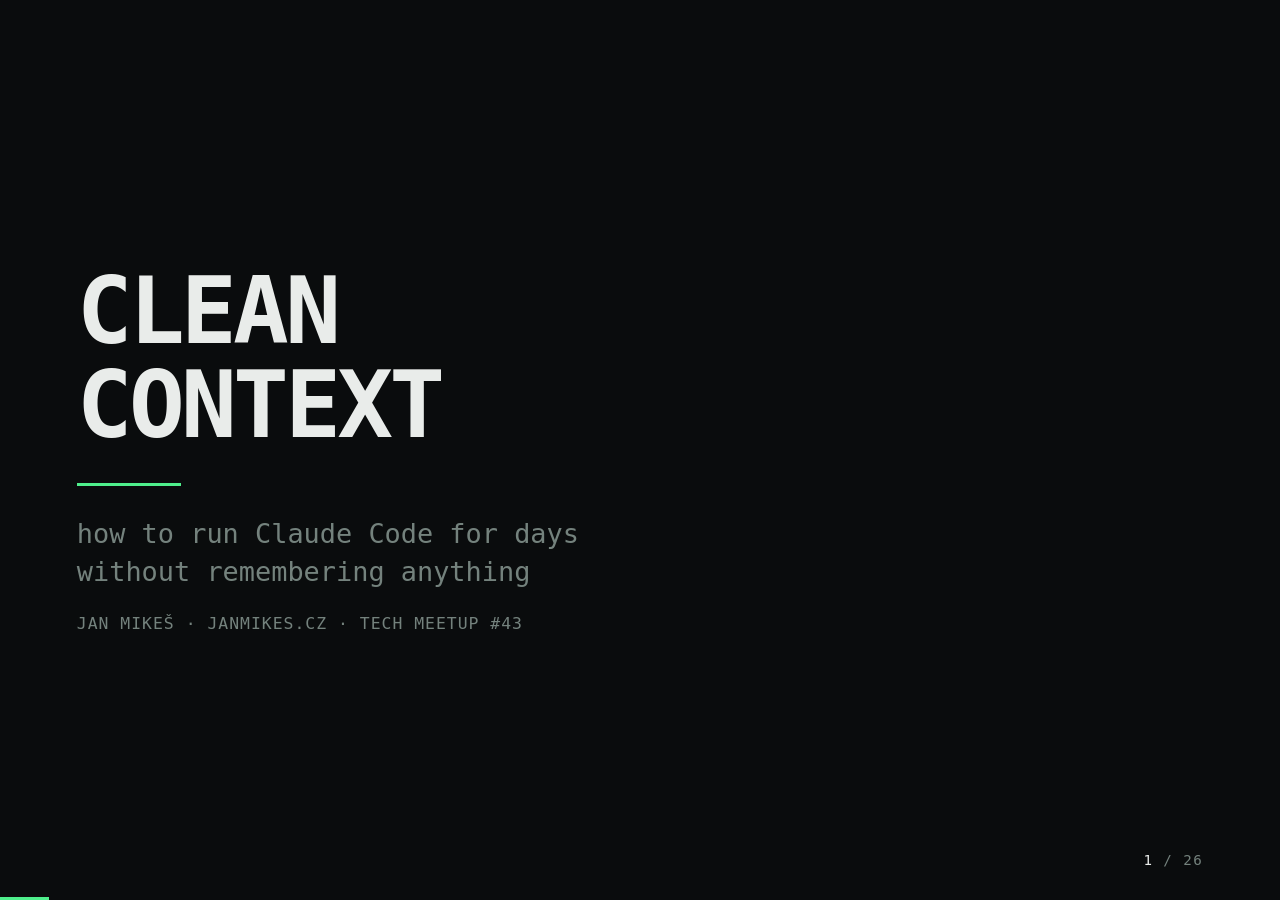
==== index.html @ 7cf42606 "feat: CLEAN CONTEXT deck for Tech Meetup #43 26-slide lightning talk on running Claude Code autonomo" ====
<!doctype html>
<html lang="en">
<head>
<meta charset="utf-8">
<meta name="viewport" content="width=device-width,initial-scale=1">
<title>CLEAN CONTEXT — running Claude Code for days · Jan Mikeš</title>
<meta name="description" content="How to run Claude Code autonomously for days without remembering anything. Tech Meetup #43, Jan Mikeš.">
<meta property="og:title" content="CLEAN CONTEXT">
<meta property="og:description" content="How to run Claude Code for days without remembering anything. Tech Meetup #43.">
<link rel="stylesheet" href="style.css">
<link rel="icon" href="data:image/svg+xml,<svg xmlns='http://www.w3.org/2000/svg' viewBox='0 0 100 100'><text y='.9em' font-size='90'>✈</text></svg>">
</head>
<body>

<div class="deck" id="deck">

<!-- ══════════════════ ACT 0 · HOOK ══════════════════ -->

<!-- 1 -->
<section class="slide s-title">
  <h1>CLEAN<br>CONTEXT</h1>
  <div class="rule-line"></div>
  <p class="sub">how to run Claude Code for days<br>without remembering anything</p>
  <p class="byline">JAN MIKEŠ · JANMIKES.CZ · TECH MEETUP #43</p>
  <aside class="notes-src">Ten seconds. Name, and straight into the poll — do not do a bio, there is no time and nobody cares yet.</aside>
</section>

<!-- 2 -->
<section class="slide">
  <h2>YOUR LONGEST<br>CLAUDE CODE SESSION?</h2>
  <p class="sub">hands up. keep them up.</p>
  <ul class="ladder">
    <li>10 minutes</li>
    <li>1 hour</li>
    <li>4 hours</li>
    <li>12 hours</li>
    <li>2 days</li>
    <li class="last">A WEEK?</li>
  </ul>
  <div class="act">act 0 · hook</div>
  <aside class="notes-src"><b>90 seconds. This is the whole opening.</b> Ladder format: everyone puts a hand up, hands drop as you climb. Last person standing gets the mic for five seconds — ask them what they were building. <b>Remember their name.</b> You call back to them on slide 23.</aside>
</section>

<!-- 3 -->
<section class="slide s-statement">
  <h1>MY RECORD:<br><br>I DON'T KNOW.<br>I DON'T WANT<br>TO REMEMBER.</h1>
  <div class="act">act 0 · hook</div>
  <aside class="notes-src">Let it sit. Beat. Then, flat delivery: <b>"That's not a punchline. That's the architecture."</b> Hard cut to the next slide — do not explain the joke.</aside>
</section>

<!-- ══════════════════ ACT 1 · WHAT HAPPENED ══════════════════ -->

<!-- 4 -->
<section class="slide">
  <h3>ONE SESSION, LAST MONTH</h3>
  <div class="numbers">
    <div><span class="n">42</span>work packages</div>
    <div><span class="n">3</span>milestones</div>
    <div><span class="n">0</span>lines of code written by me</div>
    <div><span class="n">1</span>paste</div>
  </div>
  <div class="act">act 1 · what happened</div>
  <aside class="notes-src">Fast. The only job of this slide is to make them want the rest. Land hard on <b>"one paste"</b> — that is the promise you spend the next twelve minutes paying off.</aside>
</section>

<!-- 5 -->
<section class="slide s-statement">
  <h1>THE CONVERSATION<br>IS NOT<br>THE MEMORY.</h1>
  <p class="after">memory = <mark>PROGRESS.md</mark> + <mark>git history</mark> + <mark>CLAUDE.md</mark></p>
  <div class="act">act 1 · what happened</div>
  <aside class="notes-src">If they remember one <i>concept</i> from tonight, this is it. The context window will fill. So stop using it as storage. Everything else in the talk is a consequence of this one line.</aside>
</section>

<!-- 6 -->
<section class="slide">
  <h3>THE SHAPE</h3>
  <pre class="diagram">        <span class="gr">ORCHESTRATOR</span>          <span class="note">← reads only the ledger</span>
        (never reads code)      <span class="note">~6-10k tokens / package</span>
              │
      ┌───────┼────────┐
      ▼       ▼        ▼
  implementer  reviewer  architect
   <span class="gr">(fresh)</span>    <span class="gr">(fresh)</span>   (read-only)
      │
      ▼
  PROGRESS.md ── commit ── push</pre>
  <div class="act">act 1 · what happened</div>
  <aside class="notes-src">One sentence lands this whole slide: <b>"The orchestrator is a project manager who has never opened the repo. That's not a bug, that's the entire point."</b></aside>
</section>

<!-- ══════════════════ ACT 2 · THE RELEASE ══════════════════ -->

<!-- 7 -->
<section class="slide">
  <h1>YOU DON'T NEED TO<br>REMEMBER<br>ANY OF THIS.</h1>
  <p class="sub">Claude Code will do all of it for you.</p>
  <p class="sub"><span class="dim">the trick is on the last slide.<br>that's the one you photograph.</span></p>
  <div class="act">act 2 · the release</div>
  <aside class="notes-src"><b>This is the pressure valve — say it out loud.</b> "Nothing in the next four minutes is homework. I'll give you the actual thing you need at the end. This part is just because you're curious." Also drop the URL verbally here: it's already online, that's <i>why</i> you don't need notes.</aside>
</section>

<!-- 8 -->
<section class="slide s-flight">
  <div class="plane">✈</div>
  <h2>FASTEN SEATBELTS</h2>
  <p class="sub">cruising altitude · 8 rules · 4 minutes</p>
  <aside class="notes-src">Fifteen seconds. Energy change. From here the pace doubles — short slides, no elaboration.</aside>
</section>

<!-- ══════════════════ ACT 3 · THE FLY-BY ══════════════════ -->

<!-- 9 -->
<section class="slide">
  <div class="marker">preflight</div>
  <h3>LAUNCH</h3>
  <pre class="term"><span class="gr">$</span> tmux new -s claude
<span class="gr">$</span> caffeinate -dimsu
<span class="gr">$</span> claude --permission-mode <mark>bypassPermissions</mark></pre>
  <div class="act">act 3 · fly-by</div>
  <aside class="notes-src">Point at <b>bypassPermissions</b>: "This is the 'I trust you' button. Not on the laptop with your prod SSH keys. Ask me how I know. — Actually, don't." <br><br>Don't explain tmux/caffeinate yet. They're the setup for the callback on slide 21.</aside>
</section>

<!-- 10 -->
<section class="slide s-rule">
  <div class="marker"><span class="cur">01</span> / 08 · cruising</div>
  <h2>THE BOSS NEVER<br>OPENS THE REPO</h2>
  <pre class="term quote">"You never write source code yourself."</pre>
  <p class="why"><span class="arrow">→</span> its context stays <mark>flat forever</mark></p>
  <div class="act">act 3 · fly-by</div>
  <aside class="notes-src">25 seconds. Read the rule, read the why, move. No elaboration — you already told them this isn't homework.</aside>
</section>

<!-- 11 -->
<section class="slide s-rule">
  <div class="marker"><span class="cur">02</span> / 08 · cruising</div>
  <h2>FRESH CONTEXT PER<br>UNIT OF WORK</h2>
  <pre class="term quote">"Delegate the WP to the implementer
 subagent (fresh context)"</pre>
  <p class="why"><span class="arrow">→</span> quality dies past <mark>~100–150k tokens</mark></p>
  <div class="act">act 3 · fly-by</div>
  <aside class="notes-src">The orchestrator is fine forever. The <i>implementers</i> are the ones with a ceiling. This is why any package bigger than a day gets split before it's delegated.</aside>
</section>

<!-- 12 -->
<section class="slide s-rule">
  <div class="marker"><span class="cur">03</span> / 08 · cruising</div>
  <h2>STATE LIVES<br>IN FILES</h2>
  <pre class="term quote">"Read only PROGRESS.md
 and subagent reports"</pre>
  <p class="why"><span class="arrow">→</span> files survive compaction. <mark class="warn">chat doesn't</mark></p>
  <div class="act">act 3 · fly-by</div>
  <aside class="notes-src">Callback to slide 5. Same idea, now as an operational rule.</aside>
</section>

<!-- 13 -->
<section class="slide s-rule">
  <div class="marker"><span class="cur">04</span> / 08 · cruising</div>
  <h2>NEVER TRUST<br>THE REPORT</h2>
  <pre class="term quote">"Verify independently in your own shell"</pre>
  <p class="why"><span class="arrow">→</span> agents report <mark class="warn">optimistically</mark></p>
  <div class="act">act 3 · fly-by</div>
  <aside class="notes-src">The joke: <b>"...like a junior dev at 17:55 on a Friday."</b> Not malicious. Just optimistic. This is the single most valuable rule in the list and it costs one line of prompt.</aside>
</section>

<!-- 14 -->
<section class="slide s-rule">
  <div class="marker"><span class="cur">05</span> / 08 · cruising</div>
  <h2>A DIFFERENT AGENT<br>REVIEWS THE WORK</h2>
  <pre class="term quote">"REQUEST_CHANGES → new round (max 3),
 then BLOCKED"</pre>
  <p class="why"><span class="arrow">→</span> <mark>bounded loops.</mark> nothing fixes forever</p>
  <div class="act">act 3 · fly-by</div>
  <aside class="notes-src">Emphasise <b>max 3</b>. Without a bound, a bad package eats your whole night and your whole quota.</aside>
</section>

<!-- 15 -->
<section class="slide s-rule">
  <div class="marker"><span class="cur">06</span> / 08 · cruising</div>
  <h2>PUSH AFTER<br>EVERY PACKAGE</h2>
  <pre class="term quote">"push to origin/main immediately"</pre>
  <p class="why"><span class="arrow">→</span> a crash costs <mark>one package</mark>, not a day</p>
  <div class="act">act 3 · fly-by</div>
  <aside class="notes-src">Small green commits. If someone looks skeptical about pushing to main unattended: pre-commit secret scan plus the reviewer agent are the guardrails, and it's a fresh repo.</aside>
</section>

<!-- 16 -->
<section class="slide s-rule">
  <div class="marker"><span class="cur">07</span> / 08 · cruising</div>
  <h2>WRITE THE RESUME<br>NOTE EARLY</h2>
  <pre class="term quote">"Before the conversation grows long…
 after any compaction, READ IT FIRST"</pre>
  <p class="why"><span class="arrow">→</span> this is the <mark>whole survival mechanism</mark></p>
  <div class="act">act 3 · fly-by</div>
  <aside class="notes-src">If you had to keep exactly one rule from the eight, it's this one. Everything else is optimisation; this is what makes the session survive itself.</aside>
</section>

<!-- 17 -->
<section class="slide s-rule">
  <div class="marker"><span class="cur">08</span> / 08 · descending</div>
  <h2>BLOCKED ≠ STOPPED</h2>
  <pre class="term quote">"move on to other WPs, stop only
 when no WP can proceed"</pre>
  <p class="why"><span class="arrow">→</span> there is no "ask Jan". <mark class="warn">Jan is asleep</mark></p>
  <div class="act">act 3 · fly-by</div>
  <aside class="notes-src">Biggest laugh of the fly-by section. Deliver it dry. Then straight into turbulence.</aside>
</section>

<!-- ══════════════════ ACT 4 · TURBULENCE ══════════════════ -->

<!-- 18 -->
<section class="slide">
  <h3>TURBULENCE</h3>
  <h1>AUTOCOMPACT<br>IS NOT THE ENEMY.</h1>
  <pre class="term warn">it will happen. several times.
<mark class="warn">IT'S SUPPOSED TO.</mark>

worst case = one repeated review round
nothing commits until it's green</pre>
  <div class="act">act 4 · turbulence</div>
  <aside class="notes-src"><b>Ask first, then reveal:</b> "Hands up — who has seen 'compacting conversation' and felt a small death?" <br><br>Wait for hands. Then the slide. This is your best transition: turbulence that turns out to be completely normal.</aside>
</section>

<!-- 19 -->
<section class="slide">
  <h2>THERE IS NO<br>AUTOPILOT LIMIT</h2>
  <pre class="term bad">no budget cap.
no per-agent limit.
no "stop at $200".

API:          <mark class="warn">$500 – $2000</mark>
Subscription: you stall until reset</pre>
  <h1 style="font-size:3.4rem">WE ARE THE BRAKE.</h1>
  <div class="act">act 4 · turbulence</div>
  <aside class="notes-src"><b>Ask:</b> "Hands up who has hit a weekly limit." Guaranteed laugh in this room. <br><br>Be honest about the number — the credibility of the whole talk rests on not overselling this.</aside>
</section>

<!-- 20 -->
<section class="slide">
  <h2>IT WILL LAND EARLY</h2>
  <p class="sub">the most likely failure is not a crash.</p>
  <p class="sub">it decides it has done <span class="dim">"enough"</span><br>and writes you a lovely summary.</p>
  <pre class="term warn">  "I have completed the implementation!"</pre>
  <pre class="term">you type:  <mark>continue</mark></pre>
  <div class="act">act 4 · turbulence</div>
  <aside class="notes-src">Optional extra beat if you have time: a Stop hook that refuses to stop while the ledger still has TODO items — the ralph-loop pattern. Cut it if you're behind.</aside>
</section>

<!-- 21 -->
<section class="slide">
  <h2>THINGS THAT KILLED<br>MY SESSION</h2>
  <ul class="xlist">
    <li><span class="x">✗</span>screensaver</li>
    <li><span class="x">✗</span>laptop lid</li>
    <li><span class="x">✗</span>dropped SSH</li>
    <li><span class="x">✗</span>rate limit at 03:41</li>
    <li><span class="x">✗</span>"I have completed the implementation!"</li>
  </ul>
  <p class="sub dim">…that's why slide 9 had <mark>tmux</mark> and <mark>caffeinate</mark>.</p>
  <div class="act">act 4 · turbulence</div>
  <aside class="notes-src"><b>Callback payoff.</b> If they laughed at bypassPermissions on slide 9, this is where it pays off. Land the last line with a shrug.</aside>
</section>

<!-- 22 -->
<section class="slide">
  <h3>AND THE REST OF THE BILL</h3>
  <div class="deflist">
    <div><span class="k">BLAST RADIUS</span> bypass = it can run anything</div>
    <div><span class="k">QUALITY DRIFT</span> fresh context forgets your conventions</div>
    <div><span class="k">TESTS LIE</span> weak assertions pass verify AND review</div>
    <div><span class="k">THE PLAN LIES</span> 42 packages written without running code</div>
  </div>
  <p class="sub">it degrades <mark>gracefully</mark>. it does not degrade to zero.</p>
  <div class="act">act 4 · turbulence · CUT IF LONG</div>
  <aside class="notes-src"><b>This is the first slide to cut if you are over time.</b> If you keep it: "Check the ledger twice a day. Like a tamagotchi."</aside>
</section>

<!-- ══════════════════ ACT 5 · LANDING ══════════════════ -->

<!-- 23 -->
<section class="slide s-statement">
  <h1>QUICK — NAME THREE<br>OF THE EIGHT RULES.</h1>
  <p class="after">…</p>
  <p class="after">exactly. and it <mark>doesn't matter</mark>.</p>
  <div class="act">act 5 · landing</div>
  <aside class="notes-src">Actually pause. Let it get uncomfortable for two full seconds — the silence <i>is</i> the joke. Optional callback: point at the poll winner from slide 2 — "even you. Your record session was forty sessions in a trench coat."</aside>
</section>

<!-- 24 -->
<section class="slide">
  <h3>THE ONLY SLIDE THAT MATTERS</h3>
  <pre class="term xl" id="the-prompt"><span class="gr">$</span> claude

<mark>&gt;</mark> i want a long-running, several-days
  autonomous session with clean context.
  <mark>write me the prompt for my task.</mark></pre>
  <div class="copy-wrap">
    <button class="copy-btn" data-text="i want a long-running, several-days autonomous session with clean context. write me the prompt for my task.">COPY</button>
    <span class="small">…or scan the QR on the next slide</span>
  </div>
  <div class="act">act 5 · landing</div>
  <aside class="notes-src"><b>HOLD THIS SLIDE. This is the photo.</b> Wait for phones to come up before you talk.<br><br>"Every single rule I just flew through — the orchestrator, the fresh contexts, the ledger, the resume note, the bounded review loops — I didn't invent any of it. I asked <i>that</i>. What I showed you is Claude's answer, pasted."</aside>
</section>

<!-- 25 -->
<section class="slide">
  <h2>CLAUDE CLAUDING</h2>
  <pre class="term">it knows its own subagents
it knows its own hooks
it knows its own compaction
it knows its own failure modes</pre>
  <h1 style="font-size:3.6rem">STOP COLLECTING PROMPTS.<br><mark>ASK CLAUDE HOW TO CLAUDE.</mark></h1>
  <div class="act">act 5 · landing</div>
  <aside class="notes-src">The actual thesis. Prompt libraries go stale in weeks; the model ships with current knowledge of its own harness. Ask it.</aside>
</section>

<!-- 26 -->
<section class="slide s-closing">
  <div class="closing-grid">
    <div class="qr"><img src="qr.svg" alt="QR code to techmeetup-43-1.janmikes.cz"></div>
    <div>
      <p class="url">techmeetup-43-1.<br>janmikes.cz</p>
      <p class="sub" style="margin-top:1rem">full deck · <a href="prompt.html">the full prompt</a> · the 8 rules</p>
      <p class="small">(you didn't need to write any of it down)</p>
      <p class="byline" style="margin-top:1.4rem">JAN MIKEŠ · JANMIKES.CZ</p>
    </div>
  </div>
  <h2 style="margin-top:2rem">so — who's beating<br>the record tonight?</h2>
  <aside class="notes-src">Leave this up for the entire Q&amp;A. The closing question is bait — it hands the room a conversation instead of dead air.</aside>
</section>

</div>

<div class="progress" id="progress"></div>
<div class="counter" id="counter"><span class="cur">1</span> / 26</div>

<div class="notes" id="notes">
  <div class="hdr">speaker notes — press N to hide</div>
  <div id="notes-body"></div>
</div>

<nav class="jump" id="jump">
  <h4>jump to slide — press O or esc to close</h4>
  <ol id="jump-list"></ol>
</nav>

<div class="help" id="help">
  <p><kbd>enter</kbd> <kbd>space</kbd> <kbd>→</kbd> next slide</p>
  <p><kbd>←</kbd> <kbd>backspace</kbd> previous slide</p>
  <p><kbd>N</kbd> speaker notes</p>
  <p><kbd>O</kbd> jump to slide</p>
  <p><kbd>F</kbd> fullscreen</p>
  <p><kbd>home</kbd> <kbd>end</kbd> first / last slide</p>
  <p><kbd>?</kbd> close this help</p>
</div>

<script src="deck.js"></script>
</body>
</html>
---- style.css ----
/* ============================================================
   CLEAN CONTEXT — Tech Meetup #43 — Jan Mikeš
   High-contrast terminal deck. No build step, no dependencies.
   ============================================================ */

:root {
  --bg:      #0a0c0d;
  --bg-soft: #11161800;
  --panel:   #101618;
  --fg:      #e9ecea;
  --dim:     #74827d;
  --green:   #4ff08c;
  --amber:   #ffc14d;
  --red:     #ff6b5e;
  --line:    #202829;
  --mono: ui-monospace, "SF Mono", SFMono-Regular, Menlo, Monaco,
          "Cascadia Mono", "Roboto Mono", Consolas, monospace;
}

/* Root font-size scales with BOTH viewport axes so the deck reads
   correctly on any projector aspect ratio, not just 16:9. */
html {
  font-size: clamp(13px, calc(0.5vw + 0.95vh), 26px);
  background: var(--bg);
}

* { box-sizing: border-box; }

body {
  margin: 0;
  background: var(--bg);
  color: var(--fg);
  font-family: var(--mono);
  font-size: 1rem;
  line-height: 1.5;
  overflow: hidden;
  -webkit-font-smoothing: antialiased;
}

/* ---------- slide frame ---------- */

.deck { position: fixed; inset: 0; }

.slide {
  position: absolute;
  inset: 0;
  display: none;
  flex-direction: column;
  justify-content: center;
  padding: 5vh 6vw;
  gap: 1.4rem;
}

.slide.is-active {
  display: flex;
  animation: rise 170ms ease-out;
}

@keyframes rise {
  from { opacity: 0; transform: translateY(0.7rem); }
  to   { opacity: 1; transform: none; }
}

@media (prefers-reduced-motion: reduce) {
  .slide.is-active { animation: none; }
}

/* Speaker-note source: read by deck.js for the N overlay, never displayed. */
.notes-src { display: none; }

/* ---------- type ---------- */

h1, h2, h3 { margin: 0; font-weight: 700; letter-spacing: -0.02em; }

h1 { font-size: 4.6rem; line-height: 1.02; }
h2 { font-size: 3.3rem; line-height: 1.08; }
h3 { font-size: 1.5rem; line-height: 1.2; color: var(--dim); font-weight: 500; }

p  { margin: 0; font-size: 1.35rem; }

.sub     { color: var(--dim); font-size: 1.45rem; line-height: 1.4; }
.byline  { color: var(--dim); font-size: 1.1rem; letter-spacing: 0.06em; }
.small   { font-size: 1.05rem; color: var(--dim); }
.tight   { line-height: 1.25; }

mark {
  background: none;
  color: var(--green);
  font-weight: 700;
}
mark.warn { color: var(--amber); }
mark.bad  { color: var(--red); }

.dim  { color: var(--dim); }
.gr   { color: var(--green); }
.am   { color: var(--amber); }
.rd   { color: var(--red); }

/* ---------- terminal block ---------- */

.term {
  font-family: var(--mono);
  background: var(--panel);
  border: 1px solid var(--line);
  border-left: 3px solid var(--green);
  border-radius: 3px;
  padding: 1.5rem 1.8rem;
  margin: 0;
  font-size: 1.5rem;
  line-height: 1.65;
  white-space: pre;
  overflow-x: auto;
  color: var(--fg);
  tab-size: 2;
}

.term.quote  { border-left-color: var(--dim); color: #cfd6d2; }
.term.warn   { border-left-color: var(--amber); }
.term.bad    { border-left-color: var(--red); }
.term.plain  { background: none; border: none; padding: 0; }
.term.xl     { font-size: 2rem; }
.term.sm     { font-size: 1.2rem; }

.prompt::before { content: "$ "; color: var(--green); }

/* ---------- statement slides ---------- */

.s-statement { justify-content: center; }
.s-statement h1 { font-size: 5.4rem; }
.s-statement .after { color: var(--dim); font-size: 1.5rem; margin-top: 1rem; }

/* ---------- title / closing ---------- */

.s-title h1 { font-size: 6.2rem; letter-spacing: -0.04em; }
.s-title .sub { font-size: 1.8rem; max-width: 44ch; }
.s-title .rule-line {
  width: 7rem; height: 3px; background: var(--green); margin: 0.6rem 0;
}

.s-closing { align-items: flex-start; }
.closing-grid {
  display: flex; align-items: center; gap: 4rem; width: 100%; flex-wrap: wrap;
}
.qr {
  width: 15rem; height: 15rem; flex: none;
  background: #fff; padding: 0.5rem; border-radius: 6px;
}
.qr img { width: 100%; height: 100%; display: block; }
.url {
  font-size: 2.6rem; font-weight: 700; color: var(--green);
  word-break: break-all; line-height: 1.15;
}

/* ---------- numbers slide ---------- */

.numbers { display: grid; gap: 1rem; font-size: 2.6rem; line-height: 1.2; }
.numbers .n { color: var(--green); font-weight: 700; display: inline-block;
              min-width: 3ch; text-align: right; margin-right: 1.2rem; }

/* ---------- poll ladder ---------- */

.ladder { display: grid; gap: 0.75rem; font-size: 2.1rem; }
.ladder li { list-style: none; }
.ladder .last { color: var(--green); font-weight: 700; font-size: 2.6rem; }
ul.ladder { margin: 0; padding: 0; }

/* ---------- checklist / X list ---------- */

.xlist { margin: 0; padding: 0; display: grid; gap: 0.8rem; font-size: 1.9rem; }
.xlist li { list-style: none; }
.xlist .x { color: var(--red); margin-right: 1rem; font-weight: 700; }

.deflist { display: grid; gap: 1.1rem; font-size: 1.5rem; }
.deflist .k {
  color: var(--amber); font-weight: 700; display: inline-block;
  min-width: 15ch;
}

/* ---------- rule slides (the fly-by) ---------- */

.s-rule { justify-content: center; gap: 1.8rem; }
.s-rule h2 { font-size: 3.6rem; max-width: 24ch; }
.s-rule .why {
  font-size: 1.65rem; color: var(--fg);
}
.s-rule .why .arrow { color: var(--green); font-weight: 700; margin-right: 0.6rem; }

/* corner altitude marker */
.marker {
  position: absolute;
  top: 4vh; right: 6vw;
  font-size: 1rem;
  color: var(--dim);
  letter-spacing: 0.14em;
  text-transform: uppercase;
}
.marker .cur { color: var(--green); font-weight: 700; }

/* act label, bottom-left */
.act {
  position: absolute;
  bottom: 4vh; left: 6vw;
  font-size: 0.95rem;
  color: var(--dim);
  letter-spacing: 0.16em;
  text-transform: uppercase;
}

/* ---------- flight-mode splash ---------- */

.s-flight { align-items: center; text-align: center; }
.s-flight .plane { font-size: 5rem; line-height: 1; color: var(--green); }
.s-flight h2 { font-size: 3rem; }

/* ---------- diagram ---------- */

.diagram {
  font-size: 1.3rem; line-height: 1.5; white-space: pre;
  color: var(--fg);
}
.diagram .note { color: var(--dim); }

/* ---------- copy button ---------- */

.copy-wrap { display: flex; align-items: center; gap: 1.2rem; margin-top: 0.4rem; }
.copy-btn {
  font-family: var(--mono);
  font-size: 1.1rem;
  font-weight: 700;
  color: var(--bg);
  background: var(--green);
  border: none;
  border-radius: 3px;
  padding: 0.7rem 1.4rem;
  cursor: pointer;
  letter-spacing: 0.04em;
}
.copy-btn:hover { filter: brightness(1.12); }
.copy-btn.done { background: var(--amber); }

a { color: var(--green); }
a.quiet { color: var(--dim); text-decoration: none; }
a.quiet:hover { color: var(--green); }

/* ---------- chrome: progress, counter, notes, overview ---------- */

.progress {
  position: fixed; bottom: 0; left: 0; height: 3px;
  background: var(--green); width: 0;
  transition: width 170ms ease-out; z-index: 40;
}

.counter {
  position: fixed; bottom: 3.2vh; right: 6vw;
  font-size: 0.95rem; color: var(--dim); z-index: 40;
  letter-spacing: 0.1em;
}
.counter .cur { color: var(--fg); }

.notes {
  position: fixed; left: 0; right: 0; bottom: 0;
  max-height: 42vh; overflow-y: auto;
  background: #060809;
  border-top: 2px solid var(--amber);
  padding: 1.4rem 6vw 2rem;
  font-size: 1.1rem; line-height: 1.55; color: #c6cfca;
  z-index: 50; display: none;
}
.notes.is-open { display: block; }
.notes b, .notes strong { color: var(--amber); }
.notes .hdr {
  color: var(--amber); font-size: 0.85rem; letter-spacing: 0.16em;
  text-transform: uppercase; margin-bottom: 0.6rem;
}

.help {
  position: fixed; inset: 0; background: rgba(6,8,9,0.96);
  z-index: 60; display: none; padding: 8vh 8vw;
  font-size: 1.3rem; line-height: 2;
}
.help.is-open { display: block; }
.help kbd {
  background: var(--panel); border: 1px solid var(--line);
  border-radius: 3px; padding: 0.15em 0.6em; color: var(--green);
  font-family: var(--mono); font-weight: 700; margin-right: 0.8rem;
  display: inline-block; min-width: 9ch; text-align: center;
}

/* jump list (press O) — a titled index beats unreadable thumbnails,
   and slide type is rem-based so it would not scale into one anyway. */
.jump {
  position: fixed; inset: 0; z-index: 55;
  background: #060809;
  padding: 6vh 8vw; overflow-y: auto;
  display: none;
}
.jump.is-open { display: block; }
.jump h4 {
  margin: 0 0 1.5rem; font-size: 0.9rem; color: var(--dim);
  letter-spacing: 0.18em; text-transform: uppercase; font-weight: 500;
}
.jump ol { margin: 0; padding: 0; list-style: none;
           columns: 2; column-gap: 4rem; }
.jump li {
  display: flex; gap: 1rem; align-items: baseline;
  padding: 0.35rem 0.6rem; margin: 0 0 0.15rem;
  cursor: pointer; border-radius: 3px; font-size: 1.05rem;
  break-inside: avoid;
}
.jump li:hover { background: var(--panel); }
.jump li.cur { background: var(--panel); box-shadow: inset 3px 0 0 var(--green); }
.jump li.cur .t { color: var(--green); }
.jump .i { color: var(--dim); min-width: 2.5ch; text-align: right; flex: none; }
.jump .t { color: var(--fg); overflow: hidden; text-overflow: ellipsis; white-space: nowrap; }
.jump .a { color: var(--dim); font-size: 0.8rem; margin-left: auto; flex: none; }

/* ---------- print / PDF export ---------- */

@media print {
  @page { size: 297mm 167mm; margin: 0; }
  html { font-size: 15px; }
  body { overflow: visible; background: var(--bg); }
  .deck { position: static; }
  .slide {
    position: relative; inset: auto; display: flex !important;
    width: 297mm; height: 167mm; page-break-after: always;
    animation: none; break-inside: avoid;
  }
  .progress, .counter, .notes, .help, .copy-btn { display: none !important; }
  * { -webkit-print-color-adjust: exact; print-color-adjust: exact; }
}
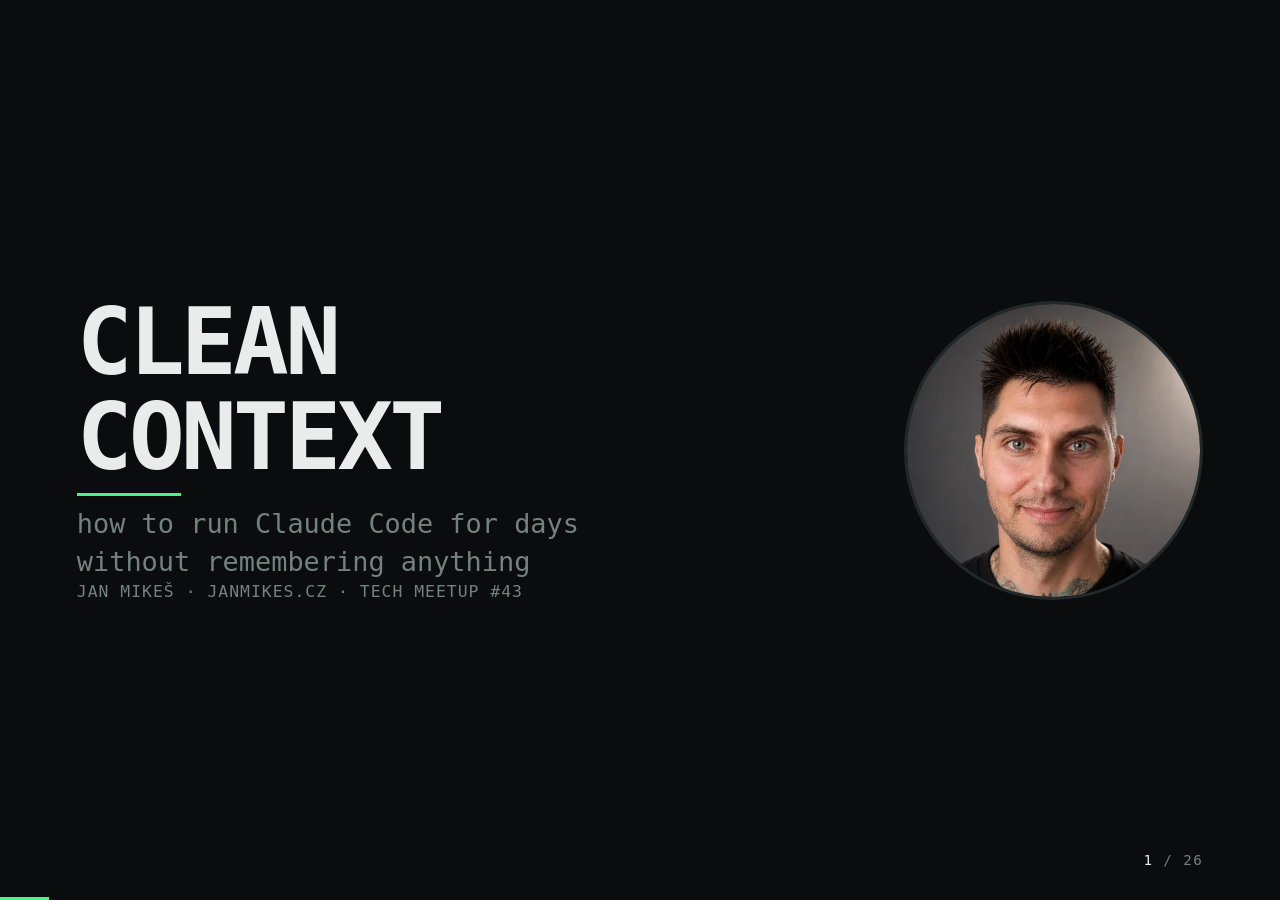
==== commit 0cf8c45a: "feat: title portrait, slide revisions from talk-through feedback Portrait: - Square crop of the stud" ====
--- a/index.html
+++ b/index.html
@@ -18,10 +18,19 @@
 
 <!-- 1 -->
 <section class="slide s-title">
-  <h1>CLEAN<br>CONTEXT</h1>
-  <div class="rule-line"></div>
-  <p class="sub">how to run Claude Code for days<br>without remembering anything</p>
-  <p class="byline">JAN MIKEŠ · JANMIKES.CZ · TECH MEETUP #43</p>
+  <div class="title-grid">
+    <div>
+      <h1>CLEAN<br>CONTEXT</h1>
+      <div class="rule-line"></div>
+      <p class="sub">how to run Claude Code for days<br>without remembering anything</p>
+      <p class="byline">JAN MIKEŠ · JANMIKES.CZ · TECH MEETUP #43</p>
+    </div>
+    <img class="portrait" alt="Jan Mikeš"
+         src="janmikes-480.webp"
+         srcset="janmikes-320.webp 320w, janmikes-480.webp 480w, janmikes-640.webp 640w"
+         sizes="(max-width: 860px) 40vw, 28vw"
+         width="480" height="480" decoding="async">
+  </div>
   <aside class="notes-src">Ten seconds. Name, and straight into the poll — do not do a bio, there is no time and nobody cares yet.</aside>
 </section>
 
@@ -52,7 +61,7 @@
 
 <!-- 4 -->
 <section class="slide">
-  <h3>ONE SESSION, LAST MONTH</h3>
+  <h3>ONE SESSION, LAST WEEK</h3>
   <div class="numbers">
     <div><span class="n">42</span>work packages</div>
     <div><span class="n">3</span>milestones</div>
@@ -74,15 +83,15 @@
 <!-- 6 -->
 <section class="slide">
   <h3>THE SHAPE</h3>
-  <pre class="diagram">        <span class="gr">ORCHESTRATOR</span>          <span class="note">← reads only the ledger</span>
-        (never reads code)      <span class="note">~6-10k tokens / package</span>
-              │
-      ┌───────┼────────┐
-      ▼       ▼        ▼
+  <pre class="diagram">            <span class="gr">ORCHESTRATOR</span>      <span class="note">← reads only the ledger</span>
+         (never reads code)   <span class="note">~6-10k tokens / package</span>
+                  │
+       ┌──────────┼──────────┐
+       ▼          ▼          ▼
   implementer  reviewer  architect
-   <span class="gr">(fresh)</span>    <span class="gr">(fresh)</span>   (read-only)
-      │
-      ▼
+    <span class="gr">(fresh)</span>    <span class="gr">(fresh)</span>  (read-only)
+       │
+       ▼
   PROGRESS.md ── commit ── push</pre>
   <div class="act">act 1 · what happened</div>
   <aside class="notes-src">One sentence lands this whole slide: <b>"The orchestrator is a project manager who has never opened the repo. That's not a bug, that's the entire point."</b></aside>
@@ -113,8 +122,13 @@
 <section class="slide">
   <div class="marker">preflight</div>
   <h3>LAUNCH</h3>
-  <pre class="term"><span class="gr">$</span> tmux new -s claude
+  <pre class="term"><span class="dim"># survive a dropped terminal / closed SSH</span>
+<span class="gr">$</span> tmux new -s claude
+
+<span class="dim"># stop the machine sleeping — macOS.
+# Linux: systemd-inhibit · Windows: powercfg / caffeine</span>
 <span class="gr">$</span> caffeinate -dimsu
+
 <span class="gr">$</span> claude --permission-mode <mark>bypassPermissions</mark></pre>
   <div class="act">act 3 · fly-by</div>
   <aside class="notes-src">Point at <b>bypassPermissions</b>: "This is the 'I trust you' button. Not on the laptop with your prod SSH keys. Ask me how I know. — Actually, don't." <br><br>Don't explain tmux/caffeinate yet. They're the setup for the callback on slide 21.</aside>
@@ -124,6 +138,7 @@
 <section class="slide s-rule">
   <div class="marker"><span class="cur">01</span> / 08 · cruising</div>
   <h2>THE BOSS NEVER<br>OPENS THE REPO</h2>
+  <p class="rule-sub">the <mark>orchestrator</mark> — the one session you actually talk to</p>
   <pre class="term quote">"You never write source code yourself."</pre>
   <p class="why"><span class="arrow">→</span> its context stays <mark>flat forever</mark></p>
   <div class="act">act 3 · fly-by</div>
@@ -229,7 +244,7 @@
 
 API:          <mark class="warn">$500 – $2000</mark>
 Subscription: you stall until reset</pre>
-  <h1 style="font-size:3.4rem">WE ARE THE BRAKE.</h1>
+  <h1 class="h1-mid">WE ARE THE BRAKE.</h1>
   <div class="act">act 4 · turbulence</div>
   <aside class="notes-src"><b>Ask:</b> "Hands up who has hit a weekly limit." Guaranteed laugh in this room. <br><br>Be honest about the number — the credibility of the whole talk rests on not overselling this.</aside>
 </section>
@@ -308,7 +323,7 @@
 it knows its own hooks
 it knows its own compaction
 it knows its own failure modes</pre>
-  <h1 style="font-size:3.6rem">STOP COLLECTING PROMPTS.<br><mark>ASK CLAUDE HOW TO CLAUDE.</mark></h1>
+  <h1 class="h1-mid">DON'T ASK ME.<br>STOP COLLECTING PROMPTS.<br><mark>ASK CLAUDE HOW TO CLAUDE.</mark></h1>
   <div class="act">act 5 · landing</div>
   <aside class="notes-src">The actual thesis. Prompt libraries go stale in weeks; the model ships with current knowledge of its own harness. Ask it.</aside>
 </section>
@@ -324,10 +339,15 @@
       <p class="byline" style="margin-top:1.4rem">JAN MIKEŠ · JANMIKES.CZ</p>
     </div>
   </div>
-  <h2 style="margin-top:2rem">so — who's beating<br>the record tonight?</h2>
+  <h2 class="mt">so — who's beating<br>the record tonight?</h2>
   <aside class="notes-src">Leave this up for the entire Q&amp;A. The closing question is bait — it hands the room a conversation instead of dead air.</aside>
 </section>
 
+</div>
+
+<div class="tapnav" id="tapnav">
+  <button id="tap-prev" aria-label="Previous slide">‹</button>
+  <button id="tap-next" aria-label="Next slide">›</button>
 </div>
 
 <div class="progress" id="progress"></div>
@@ -349,6 +369,7 @@
   <p><kbd>N</kbd> speaker notes</p>
   <p><kbd>O</kbd> jump to slide</p>
   <p><kbd>F</kbd> fullscreen</p>
+  <p><kbd>T</kbd> light / dark theme</p>
   <p><kbd>home</kbd> <kbd>end</kbd> first / last slide</p>
   <p><kbd>?</kbd> close this help</p>
 </div>
--- a/style.css
+++ b/style.css
@@ -24,6 +24,20 @@
   background: var(--bg);
 }
 
+/* Light theme. Same token names, so every rule below works unchanged.
+   Accents are darkened: the dark-mode green/amber fail contrast on a light ground. */
+body.light {
+  --bg:      #f5f3ee;
+  --panel:   #e7e4db;
+  --fg:      #14181a;
+  --dim:     #6b746f;
+  --green:   #06703a;
+  --amber:   #8a5200;
+  --red:     #b3261e;
+  --line:    #d6d2c7;
+}
+html.light { background: #f5f3ee; }
+
 * { box-sizing: border-box; }
 
 body {
@@ -49,6 +63,8 @@
   justify-content: center;
   padding: 5vh 6vw;
   gap: 1.4rem;
+  overflow-y: auto;
+  overflow-x: hidden;
 }
 
 .slide.is-active {
@@ -129,7 +145,23 @@
 .s-statement h1 { font-size: 5.4rem; }
 .s-statement .after { color: var(--dim); font-size: 1.5rem; margin-top: 1rem; }
 
+.h1-mid { font-size: 3.5rem; }
+.mt { margin-top: 2rem; }
+
 /* ---------- title / closing ---------- */
+
+.title-grid {
+  display: flex; align-items: center; gap: 5vw; width: 100%;
+}
+.title-grid > div { flex: 1 1 auto; min-width: 0; }
+/* The source files are already square, so the circle needs no aspect-ratio
+   or object-fit — and that combination stopped Chrome painting the image. */
+.portrait {
+  flex: 0 0 auto;
+  width: 28vw; max-width: 20rem; height: auto;
+  border-radius: 50%;
+  border: 3px solid var(--line);
+}
 
 .s-title h1 { font-size: 6.2rem; letter-spacing: -0.04em; }
 .s-title .sub { font-size: 1.8rem; max-width: 44ch; }
@@ -184,27 +216,13 @@
   font-size: 1.65rem; color: var(--fg);
 }
 .s-rule .why .arrow { color: var(--green); font-weight: 700; margin-right: 0.6rem; }
-
-/* corner altitude marker */
-.marker {
-  position: absolute;
-  top: 4vh; right: 6vw;
-  font-size: 1rem;
-  color: var(--dim);
-  letter-spacing: 0.14em;
-  text-transform: uppercase;
-}
-.marker .cur { color: var(--green); font-weight: 700; }
-
-/* act label, bottom-left */
-.act {
-  position: absolute;
-  bottom: 4vh; left: 6vw;
-  font-size: 0.95rem;
-  color: var(--dim);
-  letter-spacing: 0.16em;
-  text-transform: uppercase;
-}
+.rule-sub { font-size: 1.15rem; color: var(--dim); margin-top: -0.6rem; }
+.diagram .note { color: var(--dim); }
+
+/* Flight/act labels are not shown on the slides. They stay in the markup
+   because the jump list reads .act for its right-hand column and for the
+   CUT IF LONG flag on slide 22. */
+.marker, .act { display: none; }
 
 /* ---------- flight-mode splash ---------- */
 
@@ -217,6 +235,7 @@
 .diagram {
   font-size: 1.3rem; line-height: 1.5; white-space: pre;
   color: var(--fg);
+  overflow-x: auto; max-width: 100%;
 }
 .diagram .note { color: var(--dim); }
 
@@ -314,6 +333,81 @@
 .jump .t { color: var(--fg); overflow: hidden; text-overflow: ellipsis; white-space: nowrap; }
 .jump .a { color: var(--dim); font-size: 0.8rem; margin-left: auto; flex: none; }
 
+
+/* ---------- touch / small screens ----------
+   Two problems this solves: slide type sized for a projector overflows a
+   phone, and "click anywhere to advance" gives no way back and no hint that
+   swiping works. So: a smaller scale, and real buttons. */
+
+.tapnav {
+  position: fixed; bottom: 0; left: 0; right: 0;
+  display: none; justify-content: space-between;
+  padding: 0.6rem 0.9rem 1.1rem;
+  z-index: 45; pointer-events: none;
+}
+.tapnav button {
+  pointer-events: auto;
+  font-family: var(--mono); font-size: 1.5rem; line-height: 1;
+  color: var(--fg); background: var(--panel);
+  border: 1px solid var(--line); border-radius: 999px;
+  width: 3rem; height: 3rem; cursor: pointer;
+  display: flex; align-items: center; justify-content: center;
+}
+.tapnav button:disabled { opacity: 0.3; }
+.tapnav button:active { background: var(--green); color: var(--bg); }
+
+@media (pointer: coarse), (max-width: 860px) {
+  .tapnav { display: flex; }
+  .counter { bottom: auto; top: 1.2rem; right: 1.2rem; }
+  .slide { padding: 4vh 5vw 6rem; gap: 1rem; }
+
+  h1 { font-size: 2.3rem; }
+  h2 { font-size: 1.9rem; }
+  h3 { font-size: 1rem; }
+  p  { font-size: 1rem; }
+
+  .sub { font-size: 1.05rem; }
+  .byline { font-size: 0.8rem; }
+  .small { font-size: 0.85rem; }
+
+  .title-grid { flex-direction: column-reverse; align-items: flex-start; gap: 1.5rem; }
+  .portrait { width: 8rem; }
+  .s-title h1 { font-size: 2.9rem; }
+  .s-title .sub { font-size: 1.15rem; }
+  .s-statement h1 { font-size: 2.4rem; }
+  .s-statement .after { font-size: 1rem; }
+  .h1-mid { font-size: 1.9rem; }
+  .mt { margin-top: 1.2rem; }
+
+  .term { font-size: 0.85rem; padding: 1rem 1.1rem; line-height: 1.55; }
+  .term.xl { font-size: 0.95rem; }
+  .diagram { font-size: 0.7rem; }
+
+  .numbers { font-size: 1.5rem; }
+  .numbers .n { min-width: 2.5ch; margin-right: 0.7rem; }
+  .ladder { font-size: 1.25rem; gap: 0.5rem; }
+  .ladder .last { font-size: 1.5rem; }
+  .xlist { font-size: 1.1rem; gap: 0.5rem; }
+  .deflist { font-size: 1rem; gap: 0.8rem; }
+  .deflist .k { display: block; min-width: 0; }
+
+  .s-rule h2 { font-size: 2rem; }
+  .s-rule .why { font-size: 1.05rem; }
+  .rule-sub { font-size: 0.9rem; margin-top: -0.3rem; }
+  .s-rule { gap: 1.1rem; }
+
+  .s-flight .plane { font-size: 3rem; }
+  .s-flight h2 { font-size: 1.9rem; }
+
+  .closing-grid { gap: 1.5rem; }
+  .qr { width: 9rem; height: 9rem; }
+  .url { font-size: 1.5rem; }
+
+  .jump { padding: 5vh 5vw; }
+  .jump ol { columns: 1; }
+  .notes { max-height: 55vh; padding: 1rem 5vw 5rem; }
+}
+
 /* ---------- print / PDF export ---------- */
 
 @media print {
@@ -326,6 +420,7 @@
     width: 297mm; height: 167mm; page-break-after: always;
     animation: none; break-inside: avoid;
   }
-  .progress, .counter, .notes, .help, .copy-btn { display: none !important; }
+  .progress, .counter, .notes, .help, .copy-btn,
+  .tapnav, .jump { display: none !important; }
   * { -webkit-print-color-adjust: exact; print-color-adjust: exact; }
 }
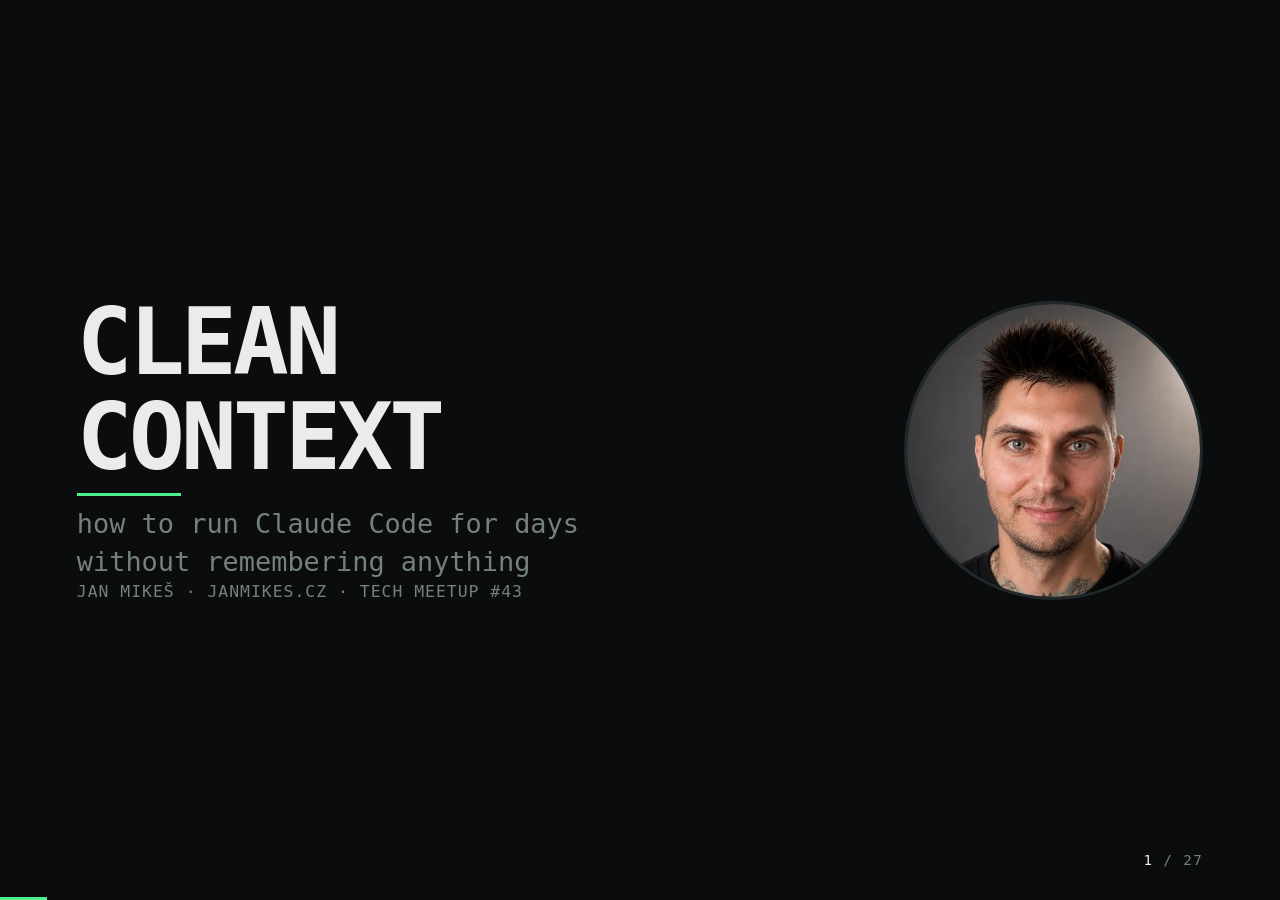
==== commit a8ca588b: "feat: add the "why this talk exists" slide, clarify the plan risk New slide 5: the friend's reaction" ====
--- a/index.html
+++ b/index.html
@@ -47,7 +47,7 @@
     <li class="last">A WEEK?</li>
   </ul>
   <div class="act">act 0 · hook</div>
-  <aside class="notes-src"><b>90 seconds. This is the whole opening.</b> Ladder format: everyone puts a hand up, hands drop as you climb. Last person standing gets the mic for five seconds — ask them what they were building. <b>Remember their name.</b> You call back to them on slide 23.</aside>
+  <aside class="notes-src"><b>90 seconds. This is the whole opening.</b> Ladder format: everyone puts a hand up, hands drop as you climb. Last person standing gets the mic for five seconds — ask them what they were building. <b>Remember their name.</b> You call back to them at the &ldquo;name three rules&rdquo; slide near the end.</aside>
 </section>
 
 <!-- 3 -->
@@ -65,7 +65,7 @@
   <div class="numbers">
     <div><span class="n">42</span>work packages</div>
     <div><span class="n">3</span>milestones</div>
-    <div><span class="n">0</span>lines of code written by me</div>
+    <div><span class="n">0</span>lines of code I wrote</div>
     <div><span class="n">1</span>paste</div>
   </div>
   <div class="act">act 1 · what happened</div>
@@ -73,6 +73,16 @@
 </section>
 
 <!-- 5 -->
+<section class="slide">
+  <h3>TO ME, THAT WAS JUST A WEEK</h3>
+  <p class="sub">then I mentioned it to a friend.</p>
+  <h1>"WAIT.<br>HOW DID YOU<br>DO THAT?"</h1>
+  <p class="sub dim">that reaction is the only reason<br>this talk exists.</p>
+  <div class="act">act 1 · what happened</div>
+  <aside class="notes-src"><b>This is the warm beat — don't rush it.</b> Deliver the first line as a genuine shrug, because it was: to you this was an ordinary week. The friend's reaction is what made you realise it isn't ordinary to everyone.<br><br>It also quietly answers the question every lightning-talk audience is asking in the first minute: <i>why is this person telling me this?</i></aside>
+</section>
+
+<!-- 6 -->
 <section class="slide s-statement">
   <h1>THE CONVERSATION<br>IS NOT<br>THE MEMORY.</h1>
   <p class="after">memory = <mark>PROGRESS.md</mark> + <mark>git history</mark> + <mark>CLAUDE.md</mark></p>
@@ -80,7 +90,7 @@
   <aside class="notes-src">If they remember one <i>concept</i> from tonight, this is it. The context window will fill. So stop using it as storage. Everything else in the talk is a consequence of this one line.</aside>
 </section>
 
-<!-- 6 -->
+<!-- 7 -->
 <section class="slide">
   <h3>THE SHAPE</h3>
   <pre class="diagram">            <span class="gr">ORCHESTRATOR</span>      <span class="note">← reads only the ledger</span>
@@ -99,7 +109,7 @@
 
 <!-- ══════════════════ ACT 2 · THE RELEASE ══════════════════ -->
 
-<!-- 7 -->
+<!-- 8 -->
 <section class="slide">
   <h1>YOU DON'T NEED TO<br>REMEMBER<br>ANY OF THIS.</h1>
   <p class="sub">Claude Code will do all of it for you.</p>
@@ -108,7 +118,7 @@
   <aside class="notes-src"><b>This is the pressure valve — say it out loud.</b> "Nothing in the next four minutes is homework. I'll give you the actual thing you need at the end. This part is just because you're curious." Also drop the URL verbally here: it's already online, that's <i>why</i> you don't need notes.</aside>
 </section>
 
-<!-- 8 -->
+<!-- 9 -->
 <section class="slide s-flight">
   <div class="plane">✈</div>
   <h2>FASTEN SEATBELTS</h2>
@@ -118,7 +128,7 @@
 
 <!-- ══════════════════ ACT 3 · THE FLY-BY ══════════════════ -->
 
-<!-- 9 -->
+<!-- 10 -->
 <section class="slide">
   <div class="marker">preflight</div>
   <h3>LAUNCH</h3>
@@ -131,10 +141,10 @@
 
 <span class="gr">$</span> claude --permission-mode <mark>bypassPermissions</mark></pre>
   <div class="act">act 3 · fly-by</div>
-  <aside class="notes-src">Point at <b>bypassPermissions</b>: "This is the 'I trust you' button. Not on the laptop with your prod SSH keys. Ask me how I know. — Actually, don't." <br><br>Don't explain tmux/caffeinate yet. They're the setup for the callback on slide 21.</aside>
-</section>
-
-<!-- 10 -->
+  <aside class="notes-src">Point at <b>bypassPermissions</b>: "This is the 'I trust you' button. Not on the laptop with your prod SSH keys. Ask me how I know. — Actually, don't." <br><br>Don't explain tmux/caffeinate yet. They're the setup for the callback on the &ldquo;things that killed my session&rdquo; slide.</aside>
+</section>
+
+<!-- 11 -->
 <section class="slide s-rule">
   <div class="marker"><span class="cur">01</span> / 08 · cruising</div>
   <h2>THE BOSS NEVER<br>OPENS THE REPO</h2>
@@ -145,7 +155,7 @@
   <aside class="notes-src">25 seconds. Read the rule, read the why, move. No elaboration — you already told them this isn't homework.</aside>
 </section>
 
-<!-- 11 -->
+<!-- 12 -->
 <section class="slide s-rule">
   <div class="marker"><span class="cur">02</span> / 08 · cruising</div>
   <h2>FRESH CONTEXT PER<br>UNIT OF WORK</h2>
@@ -156,7 +166,7 @@
   <aside class="notes-src">The orchestrator is fine forever. The <i>implementers</i> are the ones with a ceiling. This is why any package bigger than a day gets split before it's delegated.</aside>
 </section>
 
-<!-- 12 -->
+<!-- 13 -->
 <section class="slide s-rule">
   <div class="marker"><span class="cur">03</span> / 08 · cruising</div>
   <h2>STATE LIVES<br>IN FILES</h2>
@@ -164,10 +174,10 @@
  and subagent reports"</pre>
   <p class="why"><span class="arrow">→</span> files survive compaction. <mark class="warn">chat doesn't</mark></p>
   <div class="act">act 3 · fly-by</div>
-  <aside class="notes-src">Callback to slide 5. Same idea, now as an operational rule.</aside>
-</section>
-
-<!-- 13 -->
+  <aside class="notes-src">Callback to &ldquo;the conversation is not the memory&rdquo;. Same idea, now as an operational rule.</aside>
+</section>
+
+<!-- 14 -->
 <section class="slide s-rule">
   <div class="marker"><span class="cur">04</span> / 08 · cruising</div>
   <h2>NEVER TRUST<br>THE REPORT</h2>
@@ -177,7 +187,7 @@
   <aside class="notes-src">The joke: <b>"...like a junior dev at 17:55 on a Friday."</b> Not malicious. Just optimistic. This is the single most valuable rule in the list and it costs one line of prompt.</aside>
 </section>
 
-<!-- 14 -->
+<!-- 15 -->
 <section class="slide s-rule">
   <div class="marker"><span class="cur">05</span> / 08 · cruising</div>
   <h2>A DIFFERENT AGENT<br>REVIEWS THE WORK</h2>
@@ -188,7 +198,7 @@
   <aside class="notes-src">Emphasise <b>max 3</b>. Without a bound, a bad package eats your whole night and your whole quota.</aside>
 </section>
 
-<!-- 15 -->
+<!-- 16 -->
 <section class="slide s-rule">
   <div class="marker"><span class="cur">06</span> / 08 · cruising</div>
   <h2>PUSH AFTER<br>EVERY PACKAGE</h2>
@@ -198,7 +208,7 @@
   <aside class="notes-src">Small green commits. If someone looks skeptical about pushing to main unattended: pre-commit secret scan plus the reviewer agent are the guardrails, and it's a fresh repo.</aside>
 </section>
 
-<!-- 16 -->
+<!-- 17 -->
 <section class="slide s-rule">
   <div class="marker"><span class="cur">07</span> / 08 · cruising</div>
   <h2>WRITE THE RESUME<br>NOTE EARLY</h2>
@@ -209,7 +219,7 @@
   <aside class="notes-src">If you had to keep exactly one rule from the eight, it's this one. Everything else is optimisation; this is what makes the session survive itself.</aside>
 </section>
 
-<!-- 17 -->
+<!-- 18 -->
 <section class="slide s-rule">
   <div class="marker"><span class="cur">08</span> / 08 · descending</div>
   <h2>BLOCKED ≠ STOPPED</h2>
@@ -222,7 +232,7 @@
 
 <!-- ══════════════════ ACT 4 · TURBULENCE ══════════════════ -->
 
-<!-- 18 -->
+<!-- 19 -->
 <section class="slide">
   <h3>TURBULENCE</h3>
   <h1>AUTOCOMPACT<br>IS NOT THE ENEMY.</h1>
@@ -235,7 +245,7 @@
   <aside class="notes-src"><b>Ask first, then reveal:</b> "Hands up — who has seen 'compacting conversation' and felt a small death?" <br><br>Wait for hands. Then the slide. This is your best transition: turbulence that turns out to be completely normal.</aside>
 </section>
 
-<!-- 19 -->
+<!-- 20 -->
 <section class="slide">
   <h2>THERE IS NO<br>AUTOPILOT LIMIT</h2>
   <pre class="term bad">no budget cap.
@@ -249,7 +259,7 @@
   <aside class="notes-src"><b>Ask:</b> "Hands up who has hit a weekly limit." Guaranteed laugh in this room. <br><br>Be honest about the number — the credibility of the whole talk rests on not overselling this.</aside>
 </section>
 
-<!-- 20 -->
+<!-- 21 -->
 <section class="slide">
   <h2>IT WILL LAND EARLY</h2>
   <p class="sub">the most likely failure is not a crash.</p>
@@ -260,7 +270,7 @@
   <aside class="notes-src">Optional extra beat if you have time: a Stop hook that refuses to stop while the ledger still has TODO items — the ralph-loop pattern. Cut it if you're behind.</aside>
 </section>
 
-<!-- 21 -->
+<!-- 22 -->
 <section class="slide">
   <h2>THINGS THAT KILLED<br>MY SESSION</h2>
   <ul class="xlist">
@@ -270,37 +280,37 @@
     <li><span class="x">✗</span>rate limit at 03:41</li>
     <li><span class="x">✗</span>"I have completed the implementation!"</li>
   </ul>
-  <p class="sub dim">…that's why slide 9 had <mark>tmux</mark> and <mark>caffeinate</mark>.</p>
+  <p class="sub dim">…that's why the launch slide had <mark>tmux</mark> and <mark>caffeinate</mark>.</p>
   <div class="act">act 4 · turbulence</div>
-  <aside class="notes-src"><b>Callback payoff.</b> If they laughed at bypassPermissions on slide 9, this is where it pays off. Land the last line with a shrug.</aside>
-</section>
-
-<!-- 22 -->
+  <aside class="notes-src"><b>Callback payoff.</b> If they laughed at bypassPermissions on the launch slide, this is where it pays off. Land the last line with a shrug.</aside>
+</section>
+
+<!-- 23 -->
 <section class="slide">
   <h3>AND THE REST OF THE BILL</h3>
   <div class="deflist">
     <div><span class="k">BLAST RADIUS</span> bypass = it can run anything</div>
     <div><span class="k">QUALITY DRIFT</span> fresh context forgets your conventions</div>
     <div><span class="k">TESTS LIE</span> weak assertions pass verify AND review</div>
-    <div><span class="k">THE PLAN LIES</span> 42 packages written without running code</div>
+    <div><span class="k">THE PLAN IS A GUESS</span> 42 packages ordered before any code ran</div>
   </div>
   <p class="sub">it degrades <mark>gracefully</mark>. it does not degrade to zero.</p>
   <div class="act">act 4 · turbulence · CUT IF LONG</div>
-  <aside class="notes-src"><b>This is the first slide to cut if you are over time.</b> If you keep it: "Check the ledger twice a day. Like a tamagotchi."</aside>
+  <aside class="notes-src"><b>This is the first slide to cut if you are over time.</b> If you keep it: "Check the ledger twice a day. Like a tamagotchi."<br><br>On <b>THE PLAN IS A GUESS</b>: the whole 42-package plan was written before a line of code ran. It is precise — numbered, dependency-ordered — and precision reads as accuracy. It is not. You find out which packages were wrong-sized or wrongly ordered hours into execution, which is why the ledger has a "discovered work" section.</aside>
 </section>
 
 <!-- ══════════════════ ACT 5 · LANDING ══════════════════ -->
 
-<!-- 23 -->
+<!-- 24 -->
 <section class="slide s-statement">
   <h1>QUICK — NAME THREE<br>OF THE EIGHT RULES.</h1>
   <p class="after">…</p>
   <p class="after">exactly. and it <mark>doesn't matter</mark>.</p>
   <div class="act">act 5 · landing</div>
-  <aside class="notes-src">Actually pause. Let it get uncomfortable for two full seconds — the silence <i>is</i> the joke. Optional callback: point at the poll winner from slide 2 — "even you. Your record session was forty sessions in a trench coat."</aside>
-</section>
-
-<!-- 24 -->
+  <aside class="notes-src">Actually pause. Let it get uncomfortable for two full seconds — the silence <i>is</i> the joke. Optional callback: point at the poll winner from the opening — "even you. Your record session was forty sessions in a trench coat."</aside>
+</section>
+
+<!-- 25 -->
 <section class="slide">
   <h3>THE ONLY SLIDE THAT MATTERS</h3>
   <pre class="term xl" id="the-prompt"><span class="gr">$</span> claude
@@ -316,7 +326,7 @@
   <aside class="notes-src"><b>HOLD THIS SLIDE. This is the photo.</b> Wait for phones to come up before you talk.<br><br>"Every single rule I just flew through — the orchestrator, the fresh contexts, the ledger, the resume note, the bounded review loops — I didn't invent any of it. I asked <i>that</i>. What I showed you is Claude's answer, pasted."</aside>
 </section>
 
-<!-- 25 -->
+<!-- 26 -->
 <section class="slide">
   <h2>CLAUDE CLAUDING</h2>
   <pre class="term">it knows its own subagents
@@ -328,7 +338,7 @@
   <aside class="notes-src">The actual thesis. Prompt libraries go stale in weeks; the model ships with current knowledge of its own harness. Ask it.</aside>
 </section>
 
-<!-- 26 -->
+<!-- 27 -->
 <section class="slide s-closing">
   <div class="closing-grid">
     <div class="qr"><img src="qr.svg" alt="QR code to techmeetup-43-1.janmikes.cz"></div>
--- a/style.css
+++ b/style.css
@@ -186,8 +186,11 @@
 /* ---------- numbers slide ---------- */
 
 .numbers { display: grid; gap: 1rem; font-size: 2.6rem; line-height: 1.2; }
-.numbers .n { color: var(--green); font-weight: 700; display: inline-block;
-              min-width: 3ch; text-align: right; margin-right: 1.2rem; }
+/* flex row rather than an inline-block prefix, so a label that wraps stays
+   in its own column instead of falling back under the number */
+.numbers div { display: flex; gap: 1.2rem; align-items: baseline; }
+.numbers .n { color: var(--green); font-weight: 700;
+              min-width: 3ch; text-align: right; flex: none; }
 
 /* ---------- poll ladder ---------- */
 
@@ -205,7 +208,7 @@
 .deflist { display: grid; gap: 1.1rem; font-size: 1.5rem; }
 .deflist .k {
   color: var(--amber); font-weight: 700; display: inline-block;
-  min-width: 15ch;
+  min-width: 20ch;   /* fits the longest key so all values share a column */
 }
 
 /* ---------- rule slides (the fly-by) ---------- */
@@ -384,7 +387,8 @@
   .diagram { font-size: 0.7rem; }
 
   .numbers { font-size: 1.5rem; }
-  .numbers .n { min-width: 2.5ch; margin-right: 0.7rem; }
+  .numbers div { gap: 0.7rem; }
+  .numbers .n { min-width: 2.5ch; }
   .ladder { font-size: 1.25rem; gap: 0.5rem; }
   .ladder .last { font-size: 1.5rem; }
   .xlist { font-size: 1.1rem; gap: 0.5rem; }
